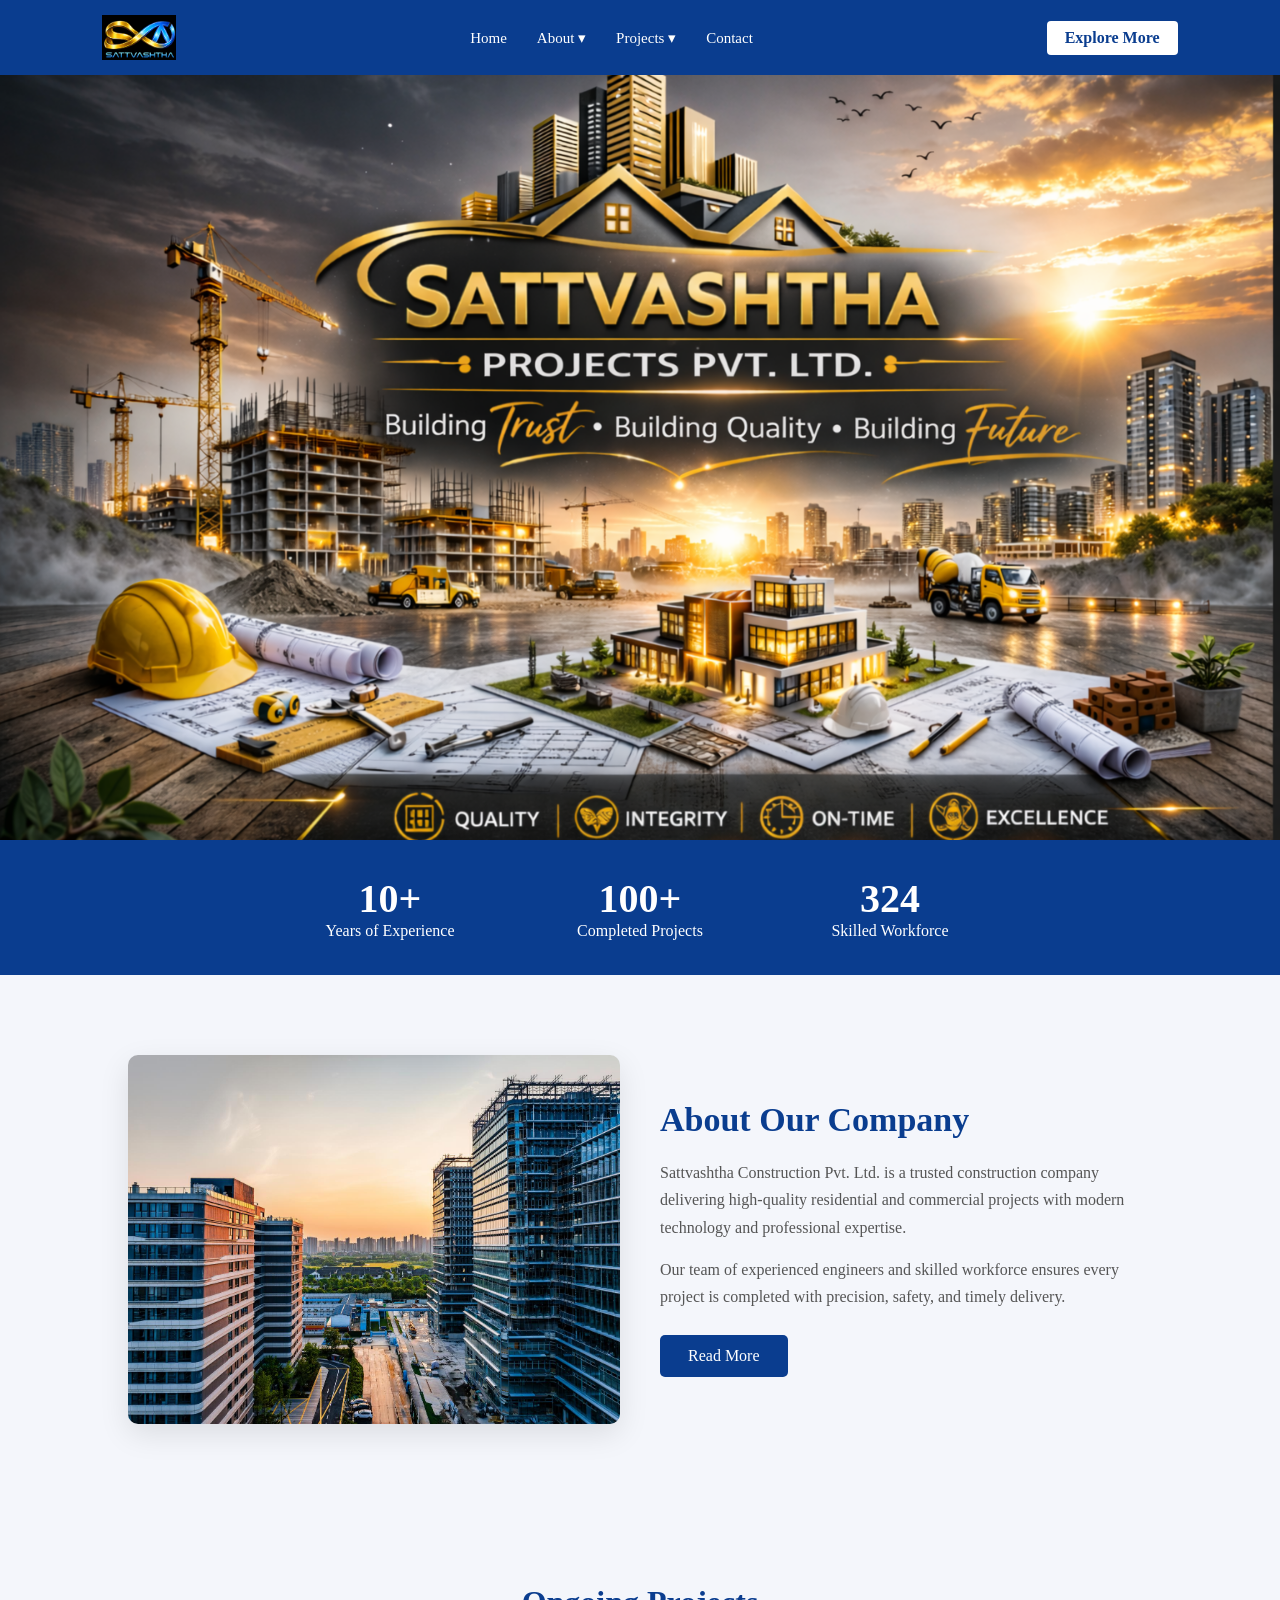
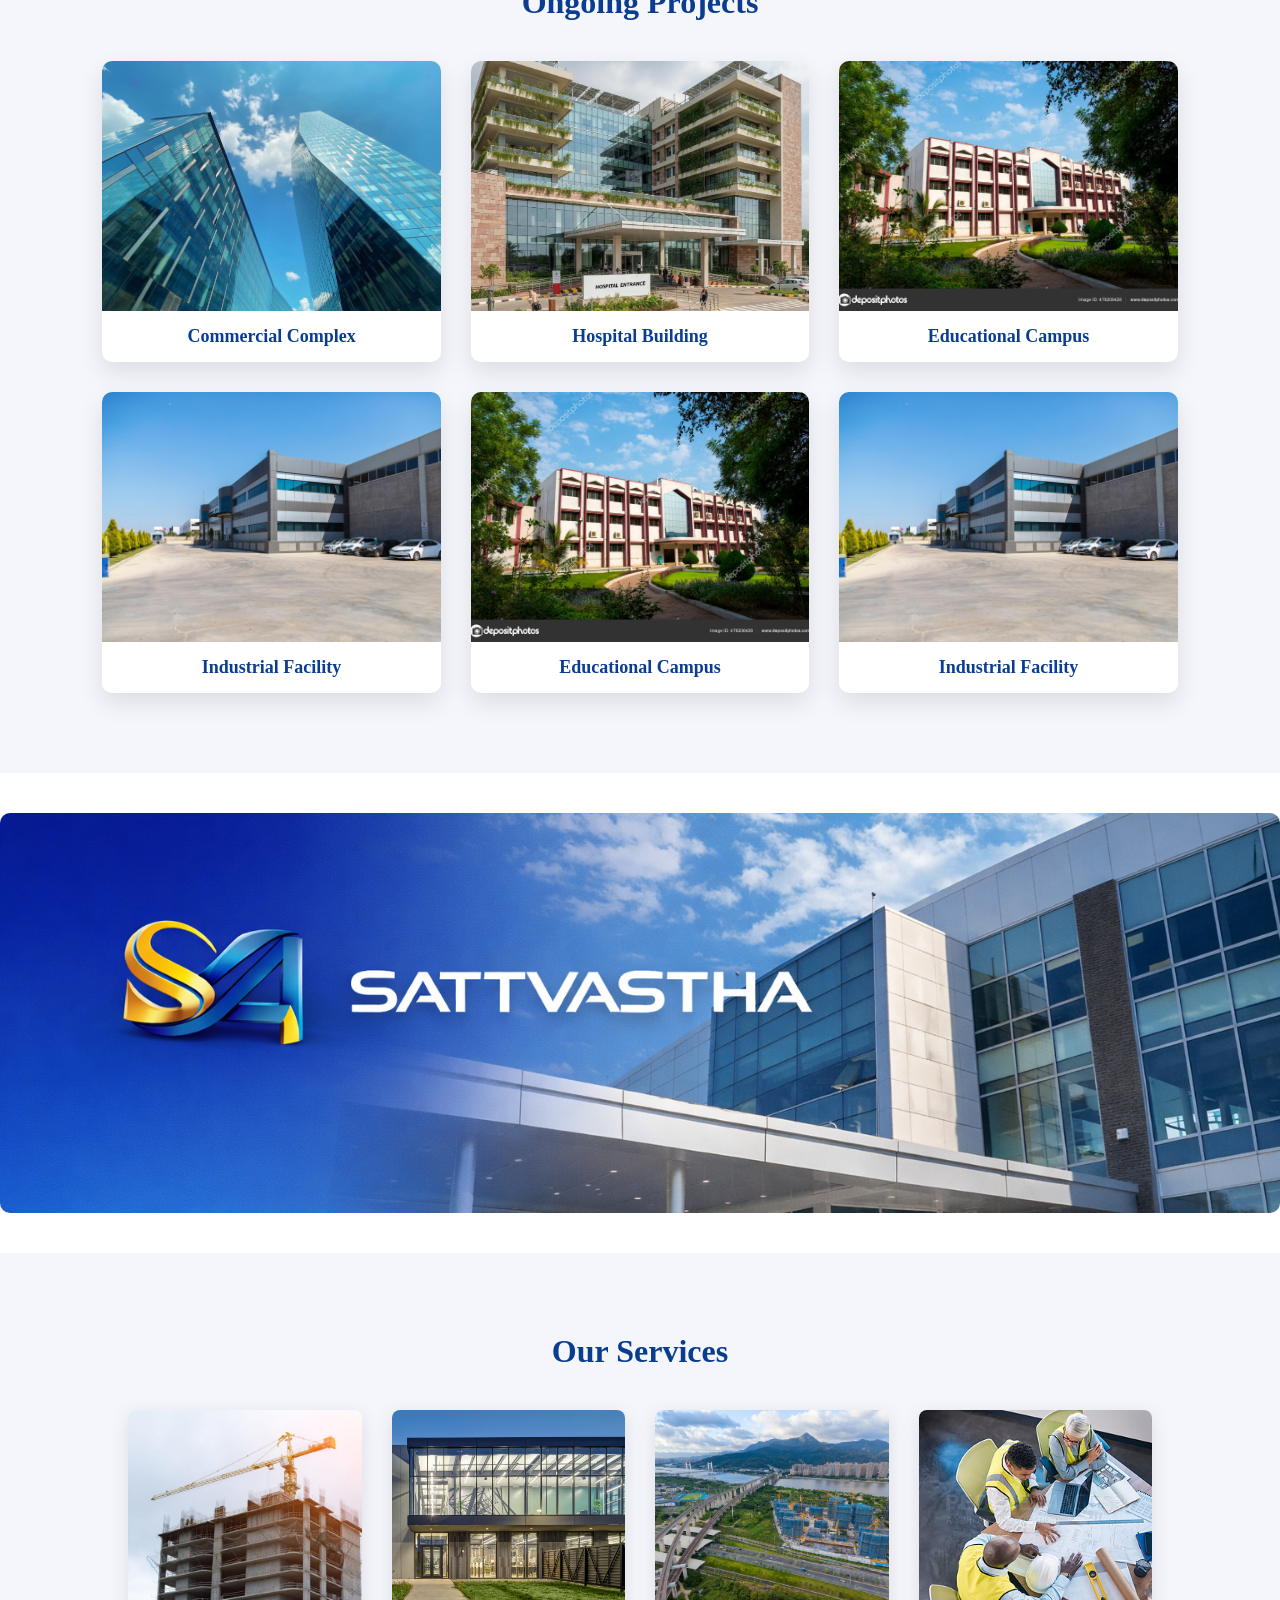
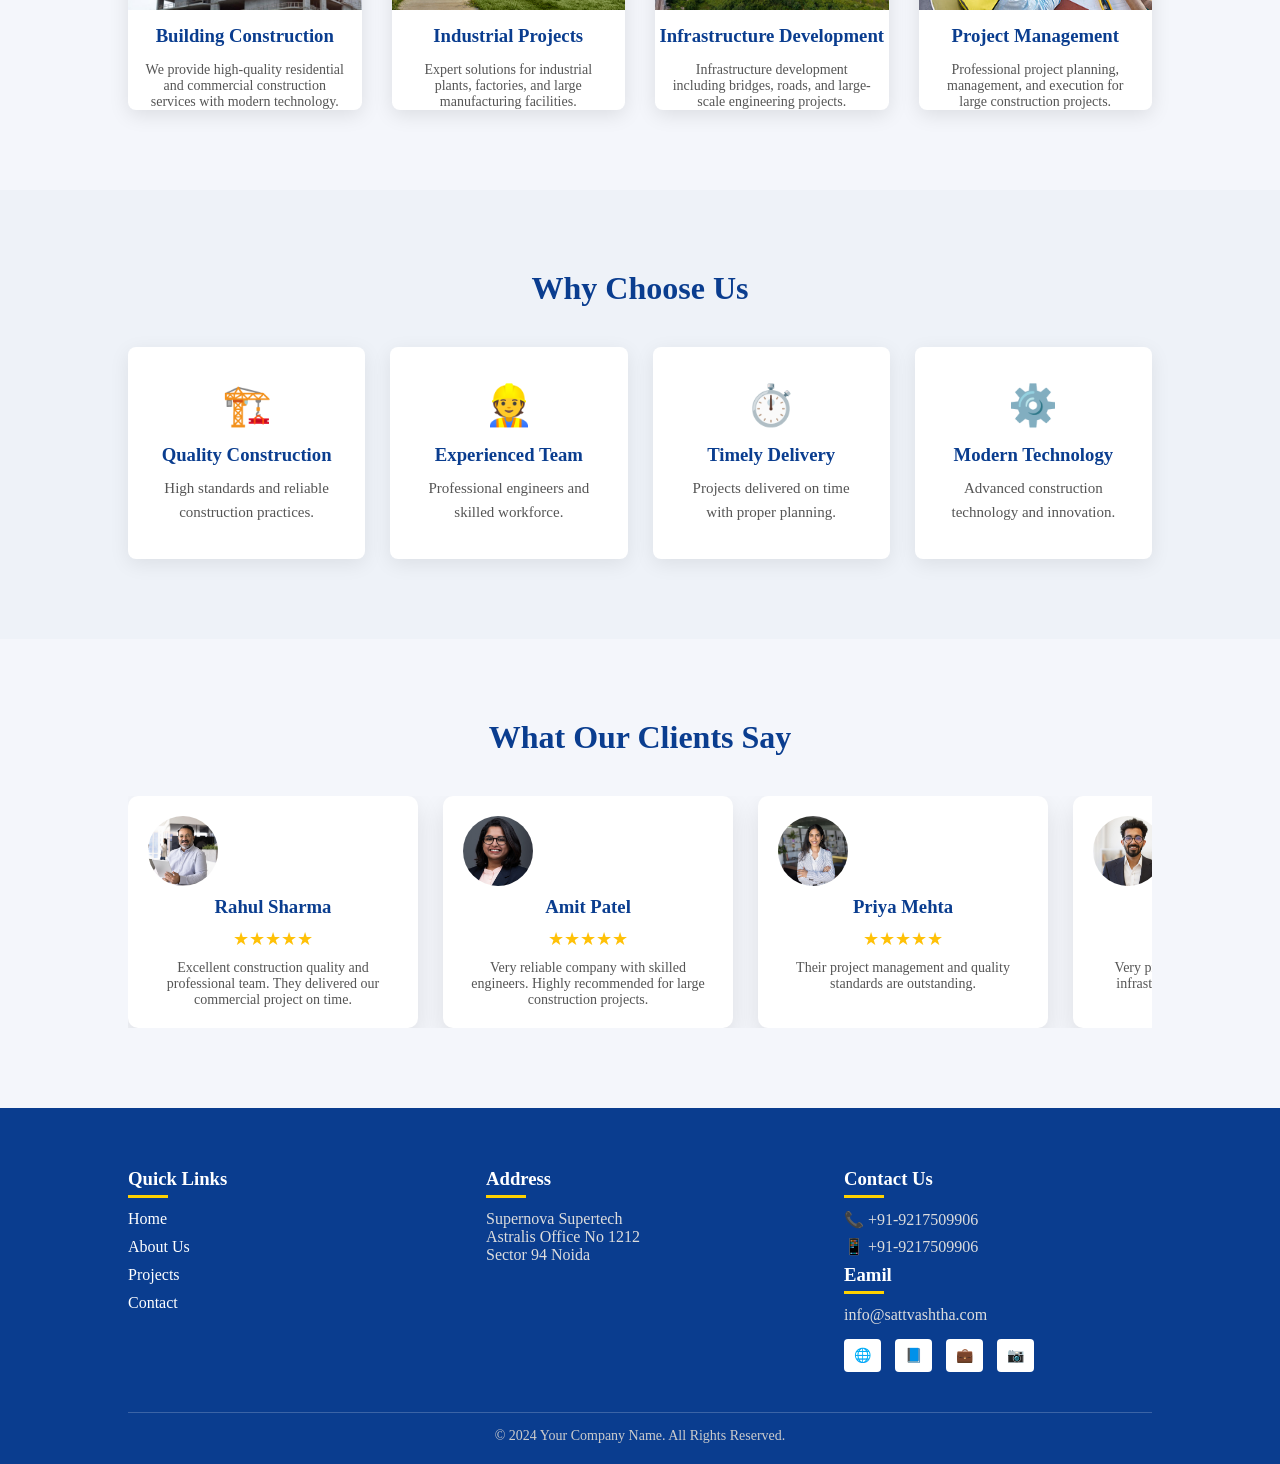
==== index.html @ 6fb07e4c "initial commit" ====
<!DOCTYPE html>
<html lang="en">

<head>
<meta charset="UTF-8">
<meta name="viewport" content="width=device-width, initial-scale=1.0">

<title>Construction Website</title>

<link rel="stylesheet" href="/css/style.css">

</head>

<body>

<header>

<nav class="navbar">

<!-- LOGO -->

<div class="logo">
<a href="index.html">
<img src="/assates/images/logo.jpg" alt="Logo">
</a>
</div>

<!-- MOBILE MENU BUTTON -->

<div class="menu-toggle" id="menu-toggle">
☰
</div>

<!-- MENU -->

<ul class="nav-menu" id="nav-menu">

<li><a href="index.html">Home</a></li>

<!-- ABOUT -->

<li class="dropdown">

<a href="#">About ▾</a>

<ul class="dropdown-menu">

<li><a href="/pages/company-profile.html">Company Profile</a></li>


</ul>

</li>

<!-- PROJECTS -->

<li class="dropdown">

<a href="#">Projects ▾</a>

<ul class="dropdown-menu">

<li><a href="/pages/industrial.html">Industrial</a></li>

<li><a href="/pages/institutional.html">Institutional</a></li>

<li><a href="/pages/government.html">Government</a></li>

<li><a href="/pages/government-residential.html">Government Residential</a></li>

<li><a href="/pages/residential.html">Residential</a></li>

</ul>

</li>

<li><a href="/pages/contact.html">Contact</a></li>

</ul>

<a href="/pages/company-profile.html" class="nav-btn">Explore More</a>

</nav>

</header>
<!----------------------------------- HERO SECTION ------------------------------>

<section class="hero">

<div class="hero-content">

</div>

</section>


<!-- STATS -->

<section class="stats">

<div class="stat-box">
<h2 class="counter" data-target="10">0</h2>
<p>Years of Experience</p>
</div>

<div class="stat-box">
<h2 class="counter" data-target="100">0</h2>
<p>Completed Projects</p>
</div>

<div class="stat-box">
<h2 class="counter" data-target="600">0</h2>
<p>Skilled Workforce</p>
</div>

</section>




<!------------------------------ about section  ------------------------------->
<section class="about-company">

<div class="about-container">

<div class="about-image reveal-left">
<img src="/assates/images/about.jpg" alt="Construction Company">
</div>

<div class="about-content reveal-right">
<h2>About Our Company</h2>

<p>
Sattvashtha Construction Pvt. Ltd. is a trusted construction company
delivering high-quality residential and commercial projects with
modern technology and professional expertise.
</p>

<p>
Our team of experienced engineers and skilled workforce ensures
every project is completed with precision, safety, and timely delivery.
</p>

<a href="/pages/company-profile.html" class="about-btn">Read More</a>

</div>

</div>

</section>

<!---------------------------------- PROJECTS------------------------------->

<section class="projects">

<h2 class="section-title">Ongoing Projects</h2>

<div class="project-grid">

<div class="project-card reveal-left">
<img src="/assates/images/project1.jpg" alt="">
<h3>Commercial Complex</h3>
</div>

<div class="project-card reveal-top">
<img src="/assates/images/project2.jpg" alt="">
<h3>Hospital Building</h3>
</div>

<div class="project-card reveal-bottom">
<img src="/assates/images/project3.jpg" alt="">
<h3>Educational Campus</h3>
</div>

<div class="project-card reveal-right">
<img src="/assates/images/project4.jpg" alt="">
<h3>Industrial Facility</h3>
</div>
<div class="project-card reveal-bottom">
<img src="/assates/images/project3.jpg" alt="">
<h3>Educational Campus</h3>
</div>

<div class="project-card reveal-right">
<img src="/assates/images/project4.jpg" alt="">
<h3>Industrial Facility</h3>
</div>

</div>

</section>



<section class="company-banner">

<div class="banner-img">
<img src="/assates/images/company-banner.jpg" alt="Sattvastha">
</div>

</section>
<!--------------------------------- services-section --------------------------->
<section class="services">

<h2 class="section-title">Our Services</h2>

<div class="services-grid">

<div class="service-card service-left">
<img src="/assates/images/service1.jpg" alt="">
<h3>Building Construction</h3>
<p>
We provide high-quality residential and commercial
construction services with modern technology.
</p>
</div>

<div class="service-card service-top">
<img src="/assates/images/service2.jpg" alt="">
<h3>Industrial Projects</h3>
<p>
Expert solutions for industrial plants,
factories, and large manufacturing facilities.
</p>
</div>

<div class="service-card service-bottom">
<img src="/assates/images/service3.jpg" alt="">
<h3>Infrastructure Development</h3>
<p>
Infrastructure development including bridges,
roads, and large-scale engineering projects.
</p>
</div>

<div class="service-card service-right">
<img src="/assates/images/service4.jpg" alt="">
<h3>Project Management</h3>
<p>
Professional project planning, management,
and execution for large construction projects.
</p>
</div>

</div>

</section>
<!--------------------------------- why-section --------------------------->

<section class="why-section">

<h2 class="section-title">Why Choose Us</h2>

<div class="why-grid">

<div class="why-box">
<div class="why-icon">🏗️</div>
<h3>Quality Construction</h3>
<p>High standards and reliable construction practices.</p>
</div>

<div class="why-box">
<div class="why-icon">👷</div>
<h3>Experienced Team</h3>
<p>Professional engineers and skilled workforce.</p>
</div>

<div class="why-box">
<div class="why-icon">⏱️</div>
<h3>Timely Delivery</h3>
<p>Projects delivered on time with proper planning.</p>
</div>

<div class="why-box">
<div class="why-icon">⚙️</div>
<h3>Modern Technology</h3>
<p>Advanced construction technology and innovation.</p>
</div>

</div>

</section>
<!----------------------------------testimonials section  ---------------------------->

<section class="testimonials">

<h2 class="section-title">What Our Clients Say</h2>

<div class="testimonial-slider">

<div class="testimonial-track">

<!-- CARD 1 -->

<div class="testimonial-card">

<img src="/assates/images/user1.jpg" class="user-img">

<h3>Rahul Sharma</h3>

<div class="stars">★★★★★</div>

<p>
Excellent construction quality and professional team.
They delivered our commercial project on time.
</p>

</div>


<!-- CARD 2 -->

<div class="testimonial-card">

<img src="/assates/images/user2.jpg" class="user-img">

<h3>Amit Patel</h3>

<div class="stars">★★★★★</div>

<p>
Very reliable company with skilled engineers.
Highly recommended for large construction projects.
</p>

</div>


<!-- CARD 3 -->

<div class="testimonial-card">

<img src="/assates/images/user3.jpg" class="user-img">

<h3>Priya Mehta</h3>

<div class="stars">★★★★★</div>

<p>
Their project management and quality standards
are outstanding.
</p>

</div>


<!-- CARD 4 -->

<div class="testimonial-card">

<img src="/assates/images/user4.jpg" class="user-img">

<h3>Vikram Singh</h3>

<div class="stars">★★★★★</div>

<p>
Very professional team and excellent infrastructure
development services.
</p>

</div>


<!-- CARD 1 -->

<div class="testimonial-card">

<img src="/assates/images/user1.jpg" class="user-img">

<h3>Rahul Sharma</h3>

<div class="stars">★★★★★</div>

<p>
Excellent construction quality and professional team.
They delivered our commercial project on time.
</p>

</div>


<!-- CARD 2 -->

<div class="testimonial-card">

<img src="/assates/images/user2.jpg" class="user-img">

<h3>Amit Patel</h3>

<div class="stars">★★★★★</div>

<p>
Very reliable company with skilled engineers.
Highly recommended for large construction projects.
</p>

</div>


<!-- CARD 3 -->

<div class="testimonial-card">

<img src="/assates/images/user3.jpg" class="user-img">

<h3>Priya Mehta</h3>

<div class="stars">★★★★★</div>

<p>
Their project management and quality standards
are outstanding.
</p>

</div>


<!-- CARD 4 -->

<div class="testimonial-card">

<img src="/assates/images/user4.jpg" class="user-img">

<h3>Vikram Singh</h3>

<div class="stars">★★★★★</div>

<p>
Very professional team and excellent infrastructure
development services.
</p>

</div>

</div>

</div>

</section>

<!---------------------------------------- footer section ------------------------------>
<footer class="footer">

<div class="footer-container">

<!-- QUICK LINKS -->

<div class="footer-box">

<h3>Quick Links</h3>

<ul>

<li><a href="/index.html">Home</a></li>
<li><a href="/pages/company-profile.html">About Us</a></li>
<li><a href="/pages/industrial.html">Projects</a></li>
<li><a href="/pages/contact.html">Contact</a></li>

</ul>

</div>


<!-- ADDRESS -->

<div class="footer-box">

<h3>Address</h3>

<p>
Supernova Supertech <br> Astralis Office No 1212
<br>
Sector 94 Noida
</p>

</div>


<!-- CONTACT -->

<div class="footer-box">

<h3>Contact Us</h3>

<p>📞 +91-9217509906</p>
<p>📱 +91-9217509906</p>


<h3>Eamil</h3>
<p>info@sattvashtha.com</p>

<div class="social-icons">

<a href="#">🌐</a>
<a href="#">📘</a>
<a href="#">💼</a>
<a href="#">📷</a>

</div>

</div>

</div>


<div class="footer-bottom">

<p>© 2024 Your Company Name. All Rights Reserved.</p>

</div>

</footer>

<script src="/js/script.js"></script>

</html>
---- css/style.css ----
*{
margin:0;
padding:0;
box-sizing:border-box;
}

html,body{
width:100%;
overflow-x:hidden;
}

body{
padding-top:75px;
}
/* NAVBAR */

img{
max-width:100%;
height:auto;
display:block;
}


.navbar{
position:fixed;
top:0;
left:0;
width:100%;
display:flex;
justify-content:space-between;
align-items:center;
padding:15px 8%;
background:#0a3d8f;
z-index:1000;
}

/* LOGO */

.logo img{
height:45px;
}

/* MENU */

.nav-menu{
list-style:none;
display:flex;
gap:30px;
}

.nav-menu li{
position:relative;
}

.nav-menu a{
text-decoration:none;
color:white;
font-size:15px;
}

.nav-menu a:hover{
color:#ffd200;
}

/* BUTTON */

.nav-btn{
background:white;
color:#0a3d8f;
padding:8px 18px;
border-radius:4px;
text-decoration:none;
font-weight:600;
}

.nav-btn:hover{
background:#ffd200;
}

/* DROPDOWN */

/* DROPDOWN */

.dropdown-menu{
display:none;
position:absolute;
top:100%;
left:0;
background:#f5f5f5;
width:220px;
padding:0;
margin:0;
list-style:none;
border-radius:4px;
box-shadow:0 5px 15px rgba(0,0,0,0.15);
overflow:hidden;
}

.dropdown-menu li{
padding:0;
}

.dropdown-menu a{
display:block;
padding:10px 15px;
color:#555;
font-size:14px;
}

.dropdown-menu a:hover{
background:#0a3d8f;
color:#fff;
}

.dropdown:hover .dropdown-menu{
display:block;
}

/* MOBILE MENU BUTTON */

.menu-toggle{
display:none;
font-size:28px;
color:white;
cursor:pointer;
}

/* MOBILE */

@media (max-width:900px){

.navbar{
padding:15px 20px;
}

.menu-toggle{
display:block;
}

.nav-menu{
position:absolute;
top:70px;
left:0;
width:100%;
background:#0a3d8f;
flex-direction:column;
display:none;
}

.nav-menu li{
padding:15px;
}

.nav-menu.active{
display:flex;
}

.dropdown-menu{
position:static;
background:#1a4fb3;
}

.dropdown-menu li{
border:none;
}

.dropdown-menu a{
color:white;
}

.nav-btn{
display:none;
}

}

/*--------------------------------- HERO -----------------------------*/

.hero{
height:85vh;
background:url("/assates/images/hero.jpg") center/cover no-repeat;
display:flex;
align-items:center;
padding:80px;
color:white;
width:100%;
overflow:hidden;
}

/* TABLET */

@media(max-width:900px){

.hero{
padding:40px;
height:70vh;
}

}

/* MOBILE */

@media(max-width:600px){

.hero{
padding:25px;
height:60vh;
text-align:center;
}

}



/* STATS */

.stats{
display:flex;
justify-content:center;
gap:100px;
background:#0a3d8f;
color:white;
padding:35px;
text-align:center;
flex-wrap:wrap;
}

.stat-box{
min-width:150px;
}

.stat-box h2{
font-size:40px;
}

/* TABLET */

@media(max-width:992px){

.stats{
gap:50px;
padding:30px 20px;
}

.stat-box h2{
font-size:34px;
}

}

/* MOBILE */

@media(max-width:600px){

.stats{
flex-direction:column;
gap:25px;
}

.stat-box h2{
font-size:30px;
}

.stat-box p{
font-size:14px;
}

}


/* ================= ------------------PROJECT SECTION ================= */

.projects{
padding:80px 8%;
background:#f4f6fb;
text-align:center;
}

.section-title{
font-size:32px;
color:#0a3d8f;
margin-bottom:50px;
font-weight:600;
}


/* ================= PROJECT GRID ================= */

.project-grid{
display:grid;
grid-template-columns:repeat(4,1fr);
gap:25px;
max-width:1200px;
margin:auto;
}


/* ================= PROJECT CARD ================= */

.project-card{
background:white;
border-radius:12px;
overflow:hidden;
box-shadow:0 8px 20px rgba(0,0,0,0.1);
transition:0.3s;
}

.project-card:hover{
transform:translateY(-8px);
box-shadow:0 12px 30px rgba(0,0,0,0.15);
}


/* ================= IMAGE ================= */

.project-card img{
width:100%;
height:220px;
object-fit:cover;
display:block;
}


/* ================= TITLE ================= */

.project-card h3{
padding:15px;
font-size:18px;
color:#0a3d8f;
text-align:center;
}


/* ================= COMPANY BANNER ================= */

.company-banner{
width:100%;
margin-top:40px;
}

.banner-img img{
width:100%;
display:block;
}


/* ================= TABLET RESPONSIVE ================= */

@media(max-width:992px){

.project-grid{
grid-template-columns:repeat(2,1fr);
}

.section-title{
font-size:28px;
}

}


/* ANIMATION START */

.reveal-left{
transform:translateX(-120px);
opacity:0;
transition:1s;
}

.reveal-right{
transform:translateX(120px);
opacity:0;
transition:1s;
}

.reveal-top{
transform:translateY(-120px);
opacity:0;
transition:1s;
}

.reveal-bottom{
transform:translateY(120px);
opacity:0;
transition:1s;
}

/* WHEN ACTIVE */

.reveal-active{
transform:translate(0);
opacity:1;
}



/* TABLET */
/* ================= TABLET RESPONSIVE ================= */

@media(max-width:992px){

.project-grid{
grid-template-columns:repeat(2,1fr);
}

.section-title{
font-size:28px;
}

}


/* ================= MOBILE RESPONSIVE ================= */

@media(max-width:600px){

.project-grid{
grid-template-columns:1fr;
}

.section-title{
font-size:24px;
}

}



/*------------------------------------- COMPANY BANNER ---------------------*/

.company-banner{
width:100%;
margin:40px 0;
}

.banner-img{
width:100%;
height:400px;        /* यहाँ height control होगी */
overflow:hidden;
border-radius:10px;
}

.banner-img img{
width:100%;
height:100%;
object-fit:cover;
display:block;
}


/*------------------------about section----------------------------*/
.about-company{
padding:80px 10%;
background:#f4f6fb;
overflow:hidden;
}

.about-container{
display:flex;
align-items:center;
gap:60px;
}

/* IMAGE */

.about-image{
flex:1;
}

.about-image img{
width:100%;
border-radius:10px;
box-shadow:0 10px 30px rgba(0,0,0,0.1);
}

/* CONTENT */

.about-content{
flex:1;
}

.about-content h2{
font-size:34px;
color:#0a3d8f;
margin-bottom:20px;
}

.about-content p{
line-height:1.7;
margin-bottom:15px;
color:#555;
}

/* BUTTON */

.about-btn{
display:inline-block;
background:#0a3d8f;
color:white;
padding:12px 28px;
text-decoration:none;
border-radius:5px;
margin-top:10px;
transition:0.3s;
}

.about-btn:hover{
background:#072c67;
}

/* ANIMATION START POSITION */

.reveal-left{
transform:translateX(-120px);
opacity:0;
transition:1s ease;
}

.reveal-right{
transform:translateX(120px);
opacity:0;
transition:1s ease;
}

/* WHEN ACTIVE */

.reveal-active{
transform:translateX(0);
opacity:1;
}

@media(max-width:900px){

.about-container{
flex-direction:column;
text-align:center;
}

.about-content h2{
font-size:28px;
}

}

/*------------------------ SERVICE SECTION ----------------------------*/
/*------------------------ SERVICE SECTION ----------------------------*/

.services{
padding:80px 10%;
background:#f4f6fb;
text-align:center;
}

.services-grid{
display:grid;
grid-template-columns:repeat(4,1fr);
gap:30px;
margin-top:40px;
}

/* CARD */

.service-card{
background:white;
border-radius:8px;
overflow:hidden;
box-shadow:0 5px 20px rgba(0,0,0,0.1);
transition:0.5s;
opacity:0;
}

/* HOVER */

.service-card:hover{
transform:translateY(-10px);
}

/* IMAGE */

.service-card img{
width:100%;
height:200px;
object-fit:cover;
}

/* TITLE */

.service-card h3{
margin:15px 0;
color:#0a3d8f;
}

/* TEXT */

.service-card p{
padding:0 15px;
color:#555;
font-size:14px;
}

/*------------------------ SERVICE ANIMATION ----------------------------*/

.service-left{
transform:translateX(-150px) rotate(-15deg);
transition:1s ease;
}

.service-right{
transform:translateX(150px) rotate(15deg);
transition:1s ease;
}

.service-top{
transform:translateY(-150px) rotate(-15deg);
transition:1s ease;
}

.service-bottom{
transform:translateY(150px) rotate(15deg);
transition:1s ease;
}

/* ACTIVE */

.service-active{
transform:translate(0) rotate(0);
opacity:1;
}


/*------------------------ RESPONSIVE ----------------------------*/

@media(max-width:1000px){

.services-grid{
grid-template-columns:repeat(2,1fr);
}

}

@media(max-width:600px){

.services-grid{
grid-template-columns:1fr;
}

}
/*------------------------why section----------------------------*/

/* WHY SECTION */

.why-section{
padding:80px 10%;
background:#eef2f8;
text-align:center;
}

.section-title{
font-size:32px;
margin-bottom:50px;
color:#0a3d8f;
}

/* GRID */

.why-grid{
display:grid;
grid-template-columns:repeat(4,1fr);
gap:30px;
}

/* BOX */

.why-box{
background:white;
padding:35px 25px;
border-radius:8px;
box-shadow:0 5px 20px rgba(0,0,0,0.08);
transition:0.3s;
cursor:pointer;
}

.why-box:hover{
transform:translateY(-10px);
box-shadow:0 10px 30px rgba(0,0,0,0.15);
}

/* ICON */

.why-icon{
font-size:40px;
margin-bottom:15px;
}

/* TITLE */

.why-box h3{
color:#0a3d8f;
margin-bottom:10px;
}

/* TEXT */

.why-box p{
font-size:15px;
color:#555;
line-height:1.6;
}


@media(max-width:900px){

.about-container{
flex-direction:column;
}



.why-grid{
grid-template-columns:repeat(2,1fr);
}

}

@media(max-width:600px){

.why-grid{
grid-template-columns:1fr;
}

}


@media(max-width:900px){

.services-grid{
grid-template-columns:repeat(2,1fr);
}

}

@media(max-width:600px){

.services-grid{
grid-template-columns:1fr;
}

}


/*------------------------------ FOOTER------------------------------- */

.footer{
background:#0a3d8f;
color:white;
padding:60px 10% 20px;
}

.footer-container{
display:grid;
grid-template-columns:repeat(3,1fr);
gap:50px;
}

.footer-box h3{
margin-bottom:20px;
position:relative;
}

.footer-box h3::after{
content:"";
width:40px;
height:3px;
background:#ffd200;
position:absolute;
bottom:-8px;
left:0;
}

.footer-box ul{
list-style:none;
}

.footer-box ul li{
margin:10px 0;
}

.footer-box ul li a{
color:white;
text-decoration:none;
transition:0.3s;
}

.footer-box ul li a:hover{
color:#ffd200;
padding-left:5px;
}

.footer-box p{
margin:8px 0;
color:#ddd;
}

/* SOCIAL */

.social-icons{
margin-top:15px;
}

.social-icons a{
display:inline-block;
margin-right:10px;
background:white;
color:#0a3d8f;
padding:8px 10px;
border-radius:4px;
text-decoration:none;
font-size:14px;
}

.social-icons a:hover{
background:#ffd200;
color:black;
}

/* BOTTOM */

.footer-bottom{
text-align:center;
border-top:1px solid rgba(255,255,255,0.2);
margin-top:40px;
padding-top:15px;
font-size:14px;
color:#ccc;
}

@media(max-width:900px){

.footer-container{
grid-template-columns:1fr;
gap:40px;
text-align:center;
}

.footer-box h3::after{
left:50%;
transform:translateX(-50%);
}

}




/*-------------------------------------- TESTIMONIALS-------------------------- */

.testimonials{
padding:80px 10%;
background:#f4f6fb;
text-align:center;
overflow:hidden;
}

.section-title{
font-size:32px;
margin-bottom:40px;
color:#0a3d8f;
}

/* SLIDER */

.testimonial-slider{
overflow:hidden;
width:100%;
position:relative;
}

.testimonial-track{
display:flex;
gap:25px;
width:max-content;
animation:scroll 40s linear infinite;
}

.testimonial-slider:hover .testimonial-track{
animation-play-state:paused;
}

/* CARD */

.testimonial-card{
width:290px;
flex-shrink:0;
background:white;
padding:20px;
border-radius:10px;
box-shadow:0 10px 25px rgba(0,0,0,0.1);
text-align:center;
}

.user-img{
width:70px;
height:70px;
border-radius:50%;
object-fit:cover;
margin-bottom:10px;
}

.testimonial-card h3{
margin:10px 0;
color:#0a3d8f;
}

.stars{
color:#ffc107;
font-size:18px;
margin-bottom:10px;
}

.testimonial-card p{
font-size:14px;
color:#555;
}

/* ANIMATION */

@keyframes scroll{

0%{
transform:translateX(0);
}

100%{
transform:translateX(calc(-50%));
}

}



@media(max-width:768px){

.testimonial-card{
min-width:280px;
flex-shrink:0;
}

}



/* HERO */

.contact-hero{
background:#0a3d8f;
color:white;
text-align:center;
padding:80px 20px;
}

.contact-hero h1{
font-size:40px;
margin-bottom:10px;
}

/* ---------------------------CONTACT SECTION ----------------------------------*/

.contact-section{
padding:70px 10%;
background:#f4f6fb;
}

.contact-container{
display:grid;
grid-template-columns:2fr 1fr;
gap:40px;
}

/* FORM */

.contact-form{
background:white;
padding:30px;
border-radius:10px;
box-shadow:0 10px 20px rgba(0,0,0,0.1);
}

.contact-form h2{
margin-bottom:20px;
color:#0a3d8f;
}

.contact-form input,
.contact-form textarea{
width:100%;
padding:12px;
margin-bottom:15px;
border:1px solid #ddd;
border-radius:5px;
font-size:14px;
}

.contact-form textarea{
height:120px;
resize:none;
}

.contact-form button{
background:#0a3d8f;
color:white;
padding:12px 25px;
border:none;
border-radius:5px;
cursor:pointer;
}

.contact-form button:hover{
background:#08306e;
}

/* CONTACT INFO */

.contact-info{
background:#0a3d8f;
color:white;
padding:30px;
border-radius:10px;
}

.contact-info h3{
margin-bottom:15px;
}

.contact-info p{
margin-bottom:10px;
}

/* GOOGLE MAP */

.contact-map{
margin:50px 10%;
border-radius:10px;
overflow:hidden;
}

/* MOBILE */

@media(max-width:900px){

.contact-container{
grid-template-columns:1fr;
}

}

/*-------------------profile page -------------------*/

/* HERO */

.profile-hero{
background:url('/assates/images/profile-banner.jpg') center/cover no-repeat;
height:350px;
display:flex;
flex-direction:column;
justify-content:center;
align-items:center;
color:white;
text-align:center;
}

.profile-hero h1{
font-size:40px;
}

.profile-hero p{
font-size:18px;
margin-top:10px;
}


/* ABOUT */

.about-company{
padding:80px 10%;
background:#f4f6fb;
}

.about-container{
display:grid;
grid-template-columns:1fr 1fr;
gap:40px;
align-items:center;
}

/* TEXT */

.about-text h2{
color:#0a3d8f;
margin-bottom:20px;
font-size:32px;
}

.about-text p{
color:#555;
line-height:1.7;
}

/* IMAGE */

.about-img{
display:flex;
justify-content:center;
}

.about-img img{
width:100%;
max-width:450px;   /* image size control */
height:300px;      /* height control */
object-fit:cover;
border-radius:10px;
box-shadow:0 10px 25px rgba(0,0,0,0.1);
}


/* RESPONSIVE */

@media(max-width:900px){

.about-container{
grid-template-columns:1fr;
text-align:center;
}

.about-img img{
max-width:350px;
height:250px;
}

}



/* MISSION */

.mission-section{
padding:80px 10%;
text-align:center;
}

.mission-grid{
display:grid;
grid-template-columns:repeat(3,1fr);
gap:30px;
margin-top:40px;
}

.mission-card{
background:white;
padding:30px;
border-radius:10px;
box-shadow:0 10px 20px rgba(0,0,0,0.1);
}

.mission-card h3{
color:#0a3d8f;
margin-bottom:10px;
}



/* STATS */

/* STATS */

.company-stats{
background:#0a3d8f;
color:white;
padding:60px 10%;
}

.stats-grid{
display:grid;
grid-template-columns:repeat(4,1fr);
text-align:center;
gap:20px;
}

.stat-box h3{
font-size:40px;
margin-bottom:10px;
}

.stat-box p{
font-size:16px;
}

/* RESPONSIVE */

@media(max-width:900px){
.stats-grid{
grid-template-columns:repeat(2,1fr);
}
}

@media(max-width:600px){
.stats-grid{
grid-template-columns:1fr;
}
}


/* WHY US */
/* WHY CHOOSE US */

.why-us{
padding:80px 10%;
background:#f4f6fb;
text-align:center;
}

.why-title{
font-size:32px;
color:#0a3d8f;
margin-bottom:50px;
}

/* GRID */

.why-grid{
display:grid;
grid-template-columns:repeat(4,1fr);
gap:25px;
}

/* CARD */

.why-card{
background:white;
padding:35px 25px;
border-radius:10px;
box-shadow:0 8px 20px rgba(0,0,0,0.08);
transition:0.3s;
}

.why-card:hover{
transform:translateY(-10px);
box-shadow:0 12px 25px rgba(0,0,0,0.15);
}

/* ICON */

.why-icon{
font-size:40px;
margin-bottom:15px;
}

/* TEXT */

.why-card h3{
color:#0a3d8f;
margin-bottom:10px;
}

.why-card p{
color:#555;
font-size:15px;
line-height:1.6;
}

/* RESPONSIVE */

@media(max-width:900px){

.why-grid{
grid-template-columns:repeat(2,1fr);
}

}

@media(max-width:600px){

.why-grid{
grid-template-columns:1fr;
}

}



/* RESPONSIVE */

@media(max-width:900px){

.about-container{
grid-template-columns:1fr;
}

.mission-grid{
grid-template-columns:1fr;
}

.stats-grid{
grid-template-columns:1fr 1fr;
}

.why-grid{
grid-template-columns:1fr 1fr;
}

}

@media(max-width:600px){

.stats-grid{
grid-template-columns:1fr;
}

.why-grid{
grid-template-columns:1fr;
}

}



/*---------------------------------------- industrial HERO ------------------------*/

.industrial-hero{
height:350px;
background:url('/assates/images/industrial-banner.jpg') center/cover no-repeat;
display:flex;
align-items:center;
justify-content:center;
color:white;
text-align:center;
}

.hero-content h1{
font-size:45px;
}

.hero-content p{
font-size:18px;
margin-top:10px;
}


/* INTRO */

.industrial-intro{
padding:70px 10%;
text-align:center;
background:#f4f6fb;
}

.industrial-intro h2{
color:#0a3d8f;
margin-bottom:20px;
}


/* PROJECT GRID */

.industrial-projects{
padding:80px 10%;
}

.section-title{
text-align:center;
margin-bottom:40px;
color:#0a3d8f;
}

.project-grid{
display:grid;
grid-template-columns:repeat(3,1fr);
gap:30px;
}


/* CARD */

.project-card{
position:relative;
overflow:hidden;
border-radius:10px;
cursor:pointer;
box-shadow:0 10px 25px rgba(0,0,0,0.1);
}

.project-card img{
width:100%;
height:250px;
object-fit:cover;
transition:0.5s;
}


/* OVERLAY */

.project-overlay{
position:absolute;
bottom:0;
left:0;
width:100%;
height:100%;
background:linear-gradient(transparent,rgba(10,61,143,0.95));
display:flex;
flex-direction:column;
justify-content:flex-end;
padding:20px;
color:white;
opacity:0;
transition:0.4s;
}

.project-overlay a{
color:#ffd200;
text-decoration:none;
margin-top:8px;
}


/* HOVER */

.project-card:hover img{
transform:scale(1.1);
}

.project-card:hover .project-overlay{
opacity:1;
}


/* CTA */

.industrial-cta{
background:#f4f6fb;
color:#333;
text-align:center;
padding:70px 20px;
}

.industrial-cta a{
display:inline-block;
margin-top:20px;
background:white;
color:#0a3d8f;
padding:12px 25px;
text-decoration:none;
border-radius:5px;
}


/* RESPONSIVE */

@media(max-width:900px){

.project-grid{
grid-template-columns:repeat(2,1fr);
}

}

@media(max-width:600px){

.project-grid{
grid-template-columns:1fr;
}

.hero-content h1{
font-size:32px;
}

}


/* -----------------------------------institutional HERO ---------------------------------------*/

.inst-hero{
height:350px;
background:url('/assates/images/institutional-banner.jpg') center/cover no-repeat;
display:flex;
align-items:center;
justify-content:center;
color:white;
text-align:center;
}

.hero-text h1{
font-size:45px;
}

.hero-text p{
margin-top:10px;
}



/* INTRO */

.inst-intro{
padding:70px 10%;
text-align:center;
background:#f4f6fb;
}

.inst-intro h2{
color:#0a3d8f;
margin-bottom:20px;
}



/* FEATURES */

.inst-features{
padding:70px 10%;
}

.feature-grid{
display:grid;
grid-template-columns:repeat(4,1fr);
gap:25px;
}

.feature-box{
background:white;
padding:25px;
border-radius:10px;
text-align:center;
box-shadow:0 8px 20px rgba(0,0,0,0.1);
}



/* PROJECT GRID */

.inst-projects{
padding:80px 10%;
}

.section-title{
text-align:center;
margin-bottom:40px;
color:#0a3d8f;
}

.inst-grid{
display:grid;
grid-template-columns:repeat(4,1fr);
gap:25px;
}


/* CARD */

.inst-card{
background:white;
border-radius:10px;
overflow:hidden;
box-shadow:0 10px 25px rgba(0,0,0,0.1);
transition:0.4s;
}

.inst-card img{
width:100%;
height:220px;
object-fit:cover;
}

.inst-content{
padding:20px;
}

.inst-card:hover{
transform:translateY(-10px);
}



/* FEATURED */

.featured-project{
background:#f4f6fb;
color:darkblue;
padding:80px 10%;
}

.featured-container{
display:grid;
grid-template-columns:1fr 1fr;
gap:40px;
align-items:center;
}

.featured-img img{
width:100%;
border-radius:10px;
}

.featured-text a{
display:inline-block;
margin-top:20px;
background:white;
color:#0a3d8f;
padding:10px 20px;
text-decoration:none;
border-radius:5px;
}



/* RESPONSIVE */

@media(max-width:900px){

.feature-grid{
grid-template-columns:repeat(2,1fr);
}

.inst-grid{
grid-template-columns:repeat(2,1fr);
}

.featured-container{
grid-template-columns:1fr;
}

}

@media(max-width:600px){

.feature-grid{
grid-template-columns:1fr;
}

.inst-grid{
grid-template-columns:1fr;
}

.hero-text h1{
font-size:32px;
}

}




/* --------------------------government HERO  -----------------------------*/

.gov-hero{
height:350px;
background:url('/assates/images/government-banner.jpg') center/cover no-repeat;
display:flex;
align-items:center;
justify-content:center;
color:white;
text-align:center;
}

.hero-text h1{
font-size:45px;
}



/* INTRO */

.gov-intro{
padding:70px 10%;
text-align:center;
background:#f4f6fb;
}

.gov-intro h2{
color:#0a3d8f;
margin-bottom:20px;
}



/* GRID */

.gov-projects{
padding:80px 10%;
}

.section-title{
text-align:center;
margin-bottom:40px;
color:#0a3d8f;
}

.gov-grid{
display:grid;
grid-template-columns:repeat(2,1fr);
gap:30px;
}


/* CARD DESIGN (different style) */

.gov-card{
display:flex;
background:white;
border-radius:10px;
overflow:hidden;
box-shadow:0 10px 25px rgba(0,0,0,0.1);
transition:0.4s;
}

.gov-card img{
width:45%;
object-fit:cover;
}

.gov-content{
padding:25px;
}

.gov-card:hover{
transform:translateY(-10px);
box-shadow:0 20px 35px rgba(0,0,0,0.2);
}



/* FEATURED */

.gov-feature{
background:#f4f6fb;
color:darkblue;
padding:80px 10%;
}

.feature-container{
display:grid;
grid-template-columns:1fr 1fr;
gap:40px;
align-items:center;
}

.feature-img img{
width:100%;
border-radius:10px;
}

.feature-text a{
display:inline-block;
margin-top:20px;
background:white;
color:#0a3d8f;
padding:10px 20px;
text-decoration:none;
border-radius:5px;
}



/* RESPONSIVE */

@media(max-width:900px){

.gov-grid{
grid-template-columns:1fr;
}

.feature-container{
grid-template-columns:1fr;
}

}

@media(max-width:600px){

.hero-text h1{
font-size:32px;
}

}




/*------------------------------------gov HERO -------------------------*/

.gov-res-hero{
height:350px;
background:url('/assates/images/gov-res-banner.jpg') center/cover no-repeat;
display:flex;
align-items:center;
justify-content:center;
text-align:center;
color:white;
}

.hero-content h1{
font-size:45px;
}



/*  INTRO- */

.gov-res-intro{
padding:70px 10%;
text-align:center;
background:#f4f6fb;
}

.gov-res-intro h2{
color:#0a3d8f;
margin-bottom:20px;
}



/* GRID */

.gov-res-projects{
padding:80px 10%;
}

.section-title{
text-align:center;
margin-bottom:40px;
color:#0a3d8f;
}

.res-grid{
display:grid;
grid-template-columns:repeat(4,1fr);
gap:25px;
}



/* CARD DESIGN */

.res-card{
position:relative;
overflow:hidden;
border-radius:10px;
cursor:pointer;
}

.res-card img{
width:100%;
height:240px;
object-fit:cover;
transition:0.5s;
}



/* OVERLAY */

.res-overlay{
position:absolute;
bottom:-100%;
left:0;
width:100%;
height:100%;
background:rgba(10,61,143,0.9);
color:white;
padding:20px;
display:flex;
flex-direction:column;
justify-content:center;
align-items:center;
text-align:center;
transition:0.5s;
}

.res-overlay a{
margin-top:10px;
background:white;
color:#0a3d8f;
padding:8px 16px;
text-decoration:none;
border-radius:5px;
}



/* HOVER */

.res-card:hover img{
transform:scale(1.1);
}

.res-card:hover .res-overlay{
bottom:0;
}



/* FEATURE */

.res-feature{
background:#f4f6fb;
color:darkblue;
padding:80px 10%;
}

.feature-container{
display:grid;
grid-template-columns:1fr 1fr;
gap:40px;
align-items:center;
}

.feature-img img{
width:100%;
border-radius:10px;
}

.feature-text a{
display:inline-block;
margin-top:20px;
background:white;
color:#0a3d8f;
padding:10px 20px;
text-decoration:none;
border-radius:5px;
}



/* RESPONSIVE */

@media(max-width:900px){

.res-grid{
grid-template-columns:repeat(2,1fr);
}

.feature-container{
grid-template-columns:1fr;
}

}

@media(max-width:600px){

.res-grid{
grid-template-columns:1fr;
}

.hero-content h1{
font-size:32px;
}

}



/*--------------------------------residential HERO------------------------------ */

.res-hero{
height:350px;
background:url('/assates/images/res-banner.jpg') center/cover no-repeat;
display:flex;
align-items:center;
justify-content:center;
color:white;
text-align:center;
}

.hero-text h1{
font-size:45px;
}



/* INTRO */

.res-intro{
padding:70px 10%;
text-align:center;
background:#f4f6fb;
}

.res-intro h2{
color:#0a3d8f;
margin-bottom:20px;
}



/* GRID */

.res-projects{
padding:80px 10%;
}

.section-title{
text-align:center;
margin-bottom:40px;
color:#0a3d8f;
}

.res-grid{
display:grid;
grid-template-columns:repeat(3,1fr);
gap:25px;
}



/* CARD */

.res-card{
background:white;
border-radius:10px;
overflow:hidden;
box-shadow:0 10px 25px rgba(0,0,0,0.1);
transition:0.4s;
}

.res-card img{
width:100%;
height:240px;
object-fit:cover;
transition:0.5s;
}

.res-info{
padding:20px;
}

.res-card:hover{
transform:translateY(-10px);
}

.res-card:hover img{
transform:scale(1.1);
}



/* FEATURE */

.res-feature{
background:#f4f6fb;
color:darkblue;
padding:80px 10%;
}

.feature-container{
display:grid;
grid-template-columns:1fr 1fr;
gap:40px;
align-items:center;
}

.feature-img img{
width:100%;
border-radius:10px;
}

.feature-text a{
display:inline-block;
margin-top:20px;
background:white;
color:#0a3d8f;
padding:10px 20px;
text-decoration:none;
border-radius:5px;
}



/* RESPONSIVE */

@media(max-width:900px){

.res-grid{
grid-template-columns:repeat(2,1fr);
}

.feature-container{
grid-template-columns:1fr;
}

}

@media(max-width:600px){

.res-grid{
grid-template-columns:1fr;
}

.hero-text h1{
font-size:32px;
}

}
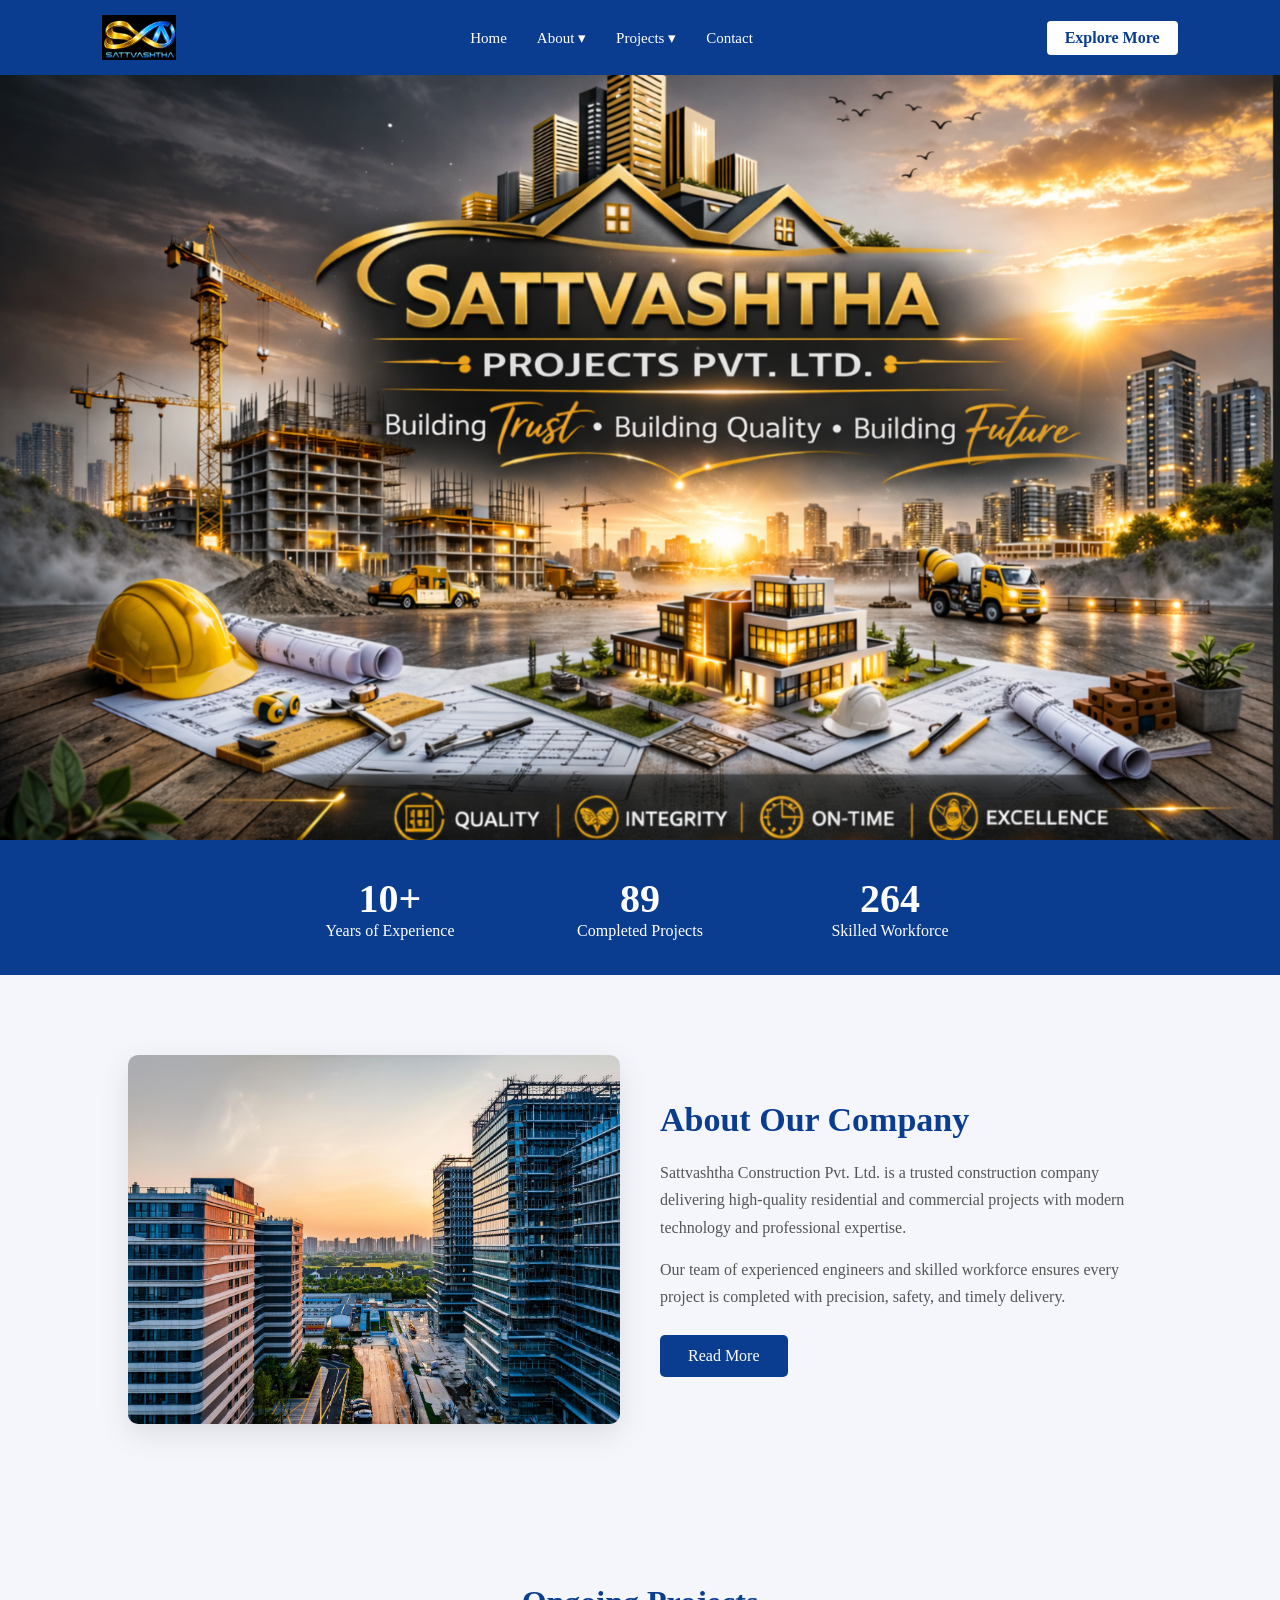
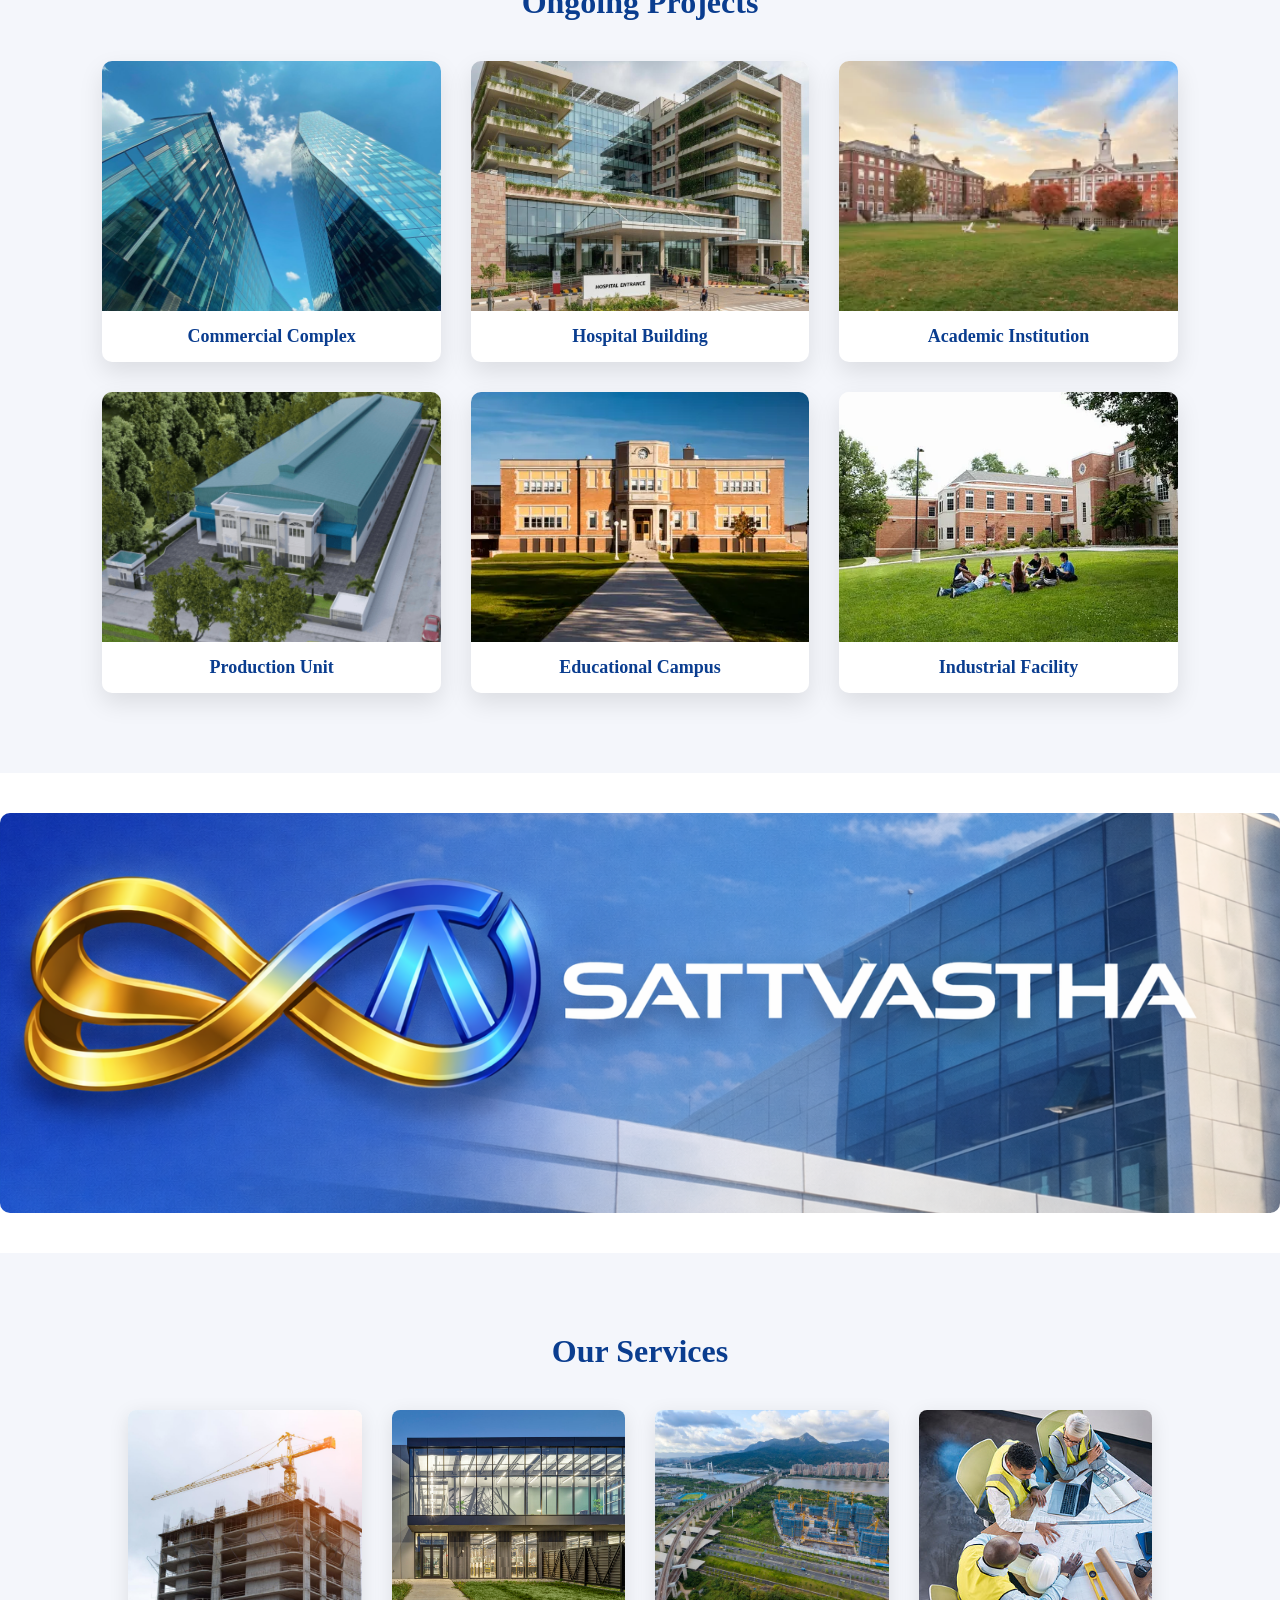
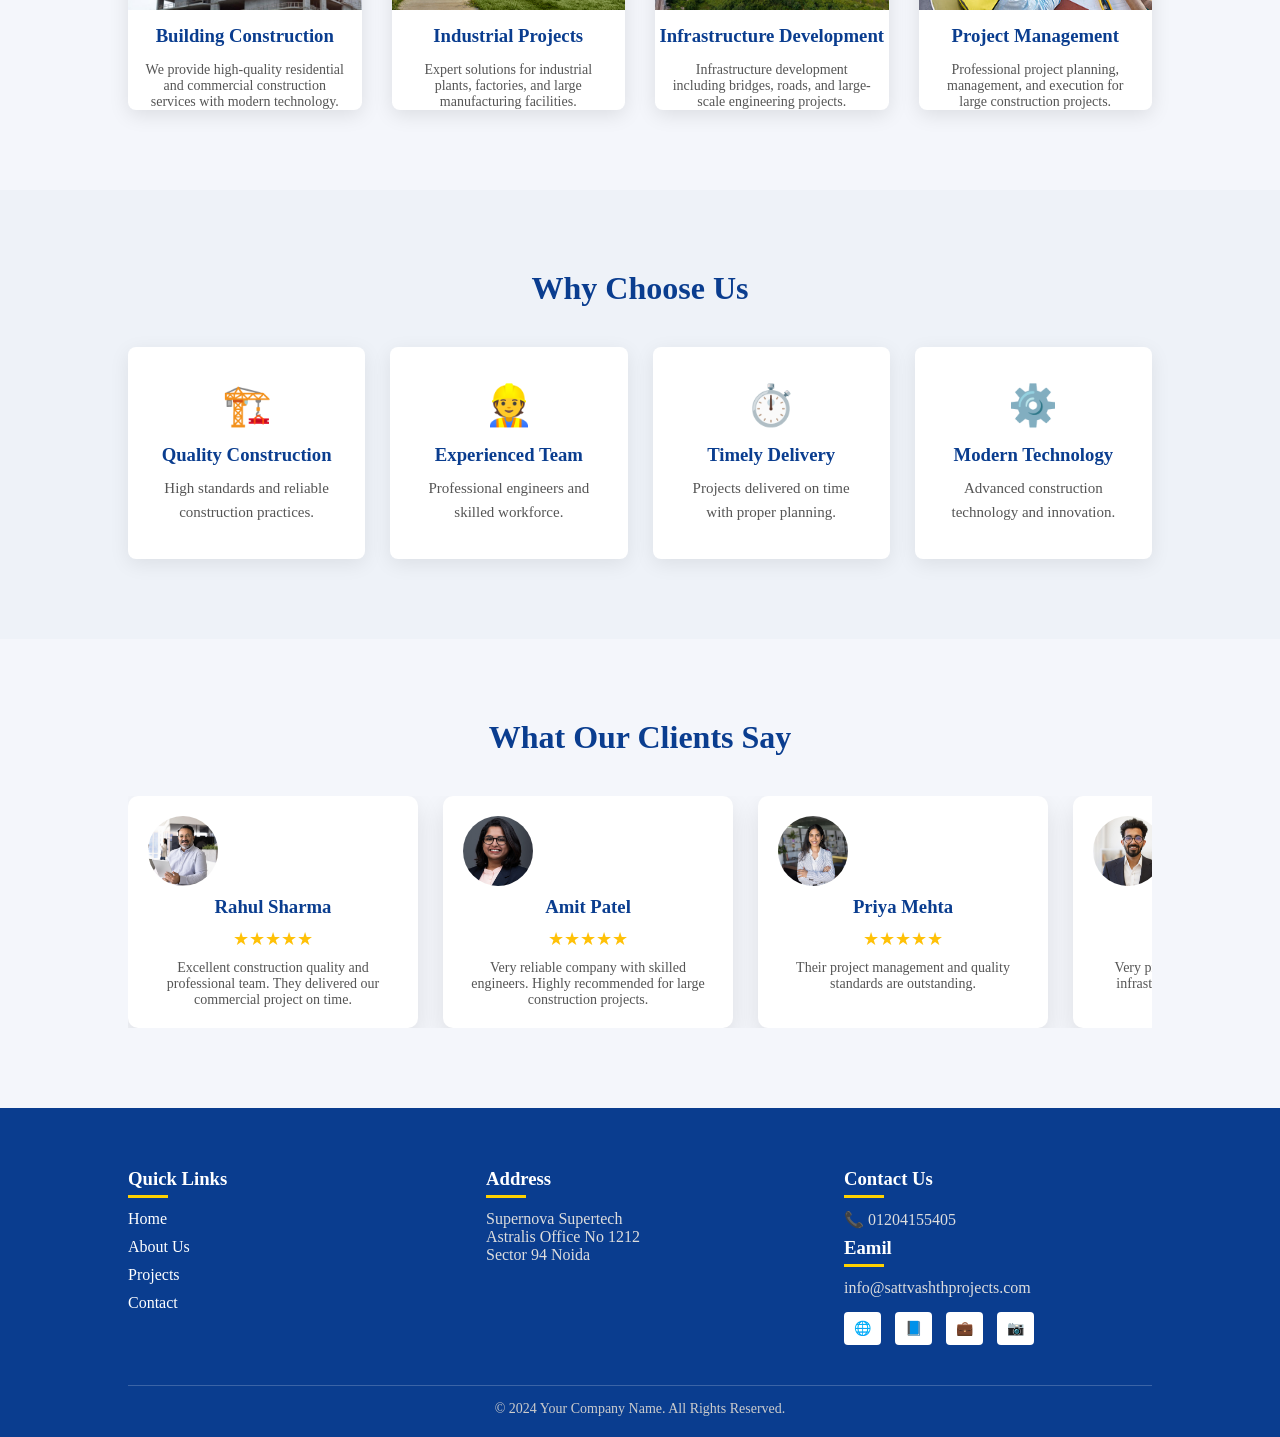
==== commit 1e12ee93: "update hero section and project section" ====
--- a/index.html
+++ b/index.html
@@ -169,20 +169,20 @@
 
 <div class="project-card reveal-bottom">
 <img src="/assates/images/project3.jpg" alt="">
-<h3>Educational Campus</h3>
+<h3>Academic Institution</h3>
 </div>
 
 <div class="project-card reveal-right">
 <img src="/assates/images/project4.jpg" alt="">
-<h3>Industrial Facility</h3>
+<h3>Production Unit</h3>
 </div>
 <div class="project-card reveal-bottom">
-<img src="/assates/images/project3.jpg" alt="">
+<img src="/assates/images/project5.jpg" alt="">
 <h3>Educational Campus</h3>
 </div>
 
 <div class="project-card reveal-right">
-<img src="/assates/images/project4.jpg" alt="">
+<img src="/assates/images/project6.jpg" alt="">
 <h3>Industrial Facility</h3>
 </div>
 
@@ -483,12 +483,11 @@
 
 <h3>Contact Us</h3>
 
-<p>📞 +91-9217509906</p>
-<p>📱 +91-9217509906</p>
+<p>📞 01204155405</p>
 
 
 <h3>Eamil</h3>
-<p>info@sattvashtha.com</p>
+<p>info@sattvashthprojects.com</p>
 
 <div class="social-icons">
 
--- a/css/style.css
+++ b/css/style.css
@@ -76,8 +76,6 @@
 .nav-btn:hover{
 background:#ffd200;
 }
-
-/* DROPDOWN */
 
 /* DROPDOWN */
 
@@ -1066,15 +1064,24 @@
 align-items:center;
 color:white;
 text-align:center;
-}
-
+
+/* 👇 yahi magic hai */
+background-blend-mode:overlay;
+background-color:rgba(0,0,0,0.5);
+}
+
+/* HEADING */
 .profile-hero h1{
-font-size:40px;
-}
-
+font-size:42px;
+font-weight:700;
+text-shadow:2px 2px 10px rgba(0,0,0,0.9);
+}
+
+/* SUBTEXT */
 .profile-hero p{
-font-size:18px;
+font-size:20px;
 margin-top:10px;
+text-shadow:1px 1px 8px rgba(0,0,0,0.8);
 }
 
 
@@ -1333,15 +1340,23 @@
 justify-content:center;
 color:white;
 text-align:center;
-}
-
+
+/* 👇 readability fix */
+background-blend-mode:overlay;
+background-color:rgba(0,0,0,0.5);
+}
+
+/* TEXT */
 .hero-content h1{
 font-size:45px;
+font-weight:700;
+text-shadow:2px 2px 10px rgba(0,0,0,0.9);
 }
 
 .hero-content p{
-font-size:18px;
+font-size:20px;
 margin-top:10px;
+text-shadow:1px 1px 8px rgba(0,0,0,0.8);
 }
 
 
@@ -1485,14 +1500,23 @@
 justify-content:center;
 color:white;
 text-align:center;
-}
-
+
+/* 👇 readability fix */
+background-blend-mode:overlay;
+background-color:rgba(0,0,0,0.5);
+}
+
+/* TEXT */
 .hero-text h1{
 font-size:45px;
+font-weight:700;
+text-shadow:2px 2px 10px rgba(0,0,0,0.9);
 }
 
 .hero-text p{
+font-size:20px;
 margin-top:10px;
+text-shadow:1px 1px 8px rgba(0,0,0,0.8);
 }
 
 
@@ -1658,10 +1682,23 @@
 justify-content:center;
 color:white;
 text-align:center;
-}
-
+
+/* 👇 readability fix */
+background-blend-mode:overlay;
+background-color:rgba(0,0,0,0.5);
+}
+
+/* TEXT */
 .hero-text h1{
 font-size:45px;
+font-weight:700;
+text-shadow:2px 2px 10px rgba(0,0,0,0.9);
+}
+
+.hero-text p{
+font-size:20px;
+margin-top:10px;
+text-shadow:1px 1px 8px rgba(0,0,0,0.8);
 }
 
 
@@ -1794,10 +1831,23 @@
 justify-content:center;
 text-align:center;
 color:white;
-}
-
+
+/* 👇 readability fix */
+background-blend-mode:overlay;
+background-color:rgba(0,0,0,0.5);
+}
+
+/* TEXT */
 .hero-content h1{
 font-size:45px;
+font-weight:700;
+text-shadow:2px 2px 10px rgba(0,0,0,0.9);
+}
+
+.hero-content p{
+font-size:20px;
+margin-top:10px;
+text-shadow:1px 1px 8px rgba(0,0,0,0.8);
 }
 
 
@@ -1967,10 +2017,23 @@
 justify-content:center;
 color:white;
 text-align:center;
-}
-
+
+/* 👇 readability fix */
+background-blend-mode:overlay;
+background-color:rgba(0,0,0,0.5);
+}
+
+/* TEXT */
 .hero-text h1{
 font-size:45px;
+font-weight:700;
+text-shadow:2px 2px 10px rgba(0,0,0,0.9);
+}
+
+.hero-text p{
+font-size:20px;
+margin-top:10px;
+text-shadow:1px 1px 8px rgba(0,0,0,0.8);
 }
 
 
